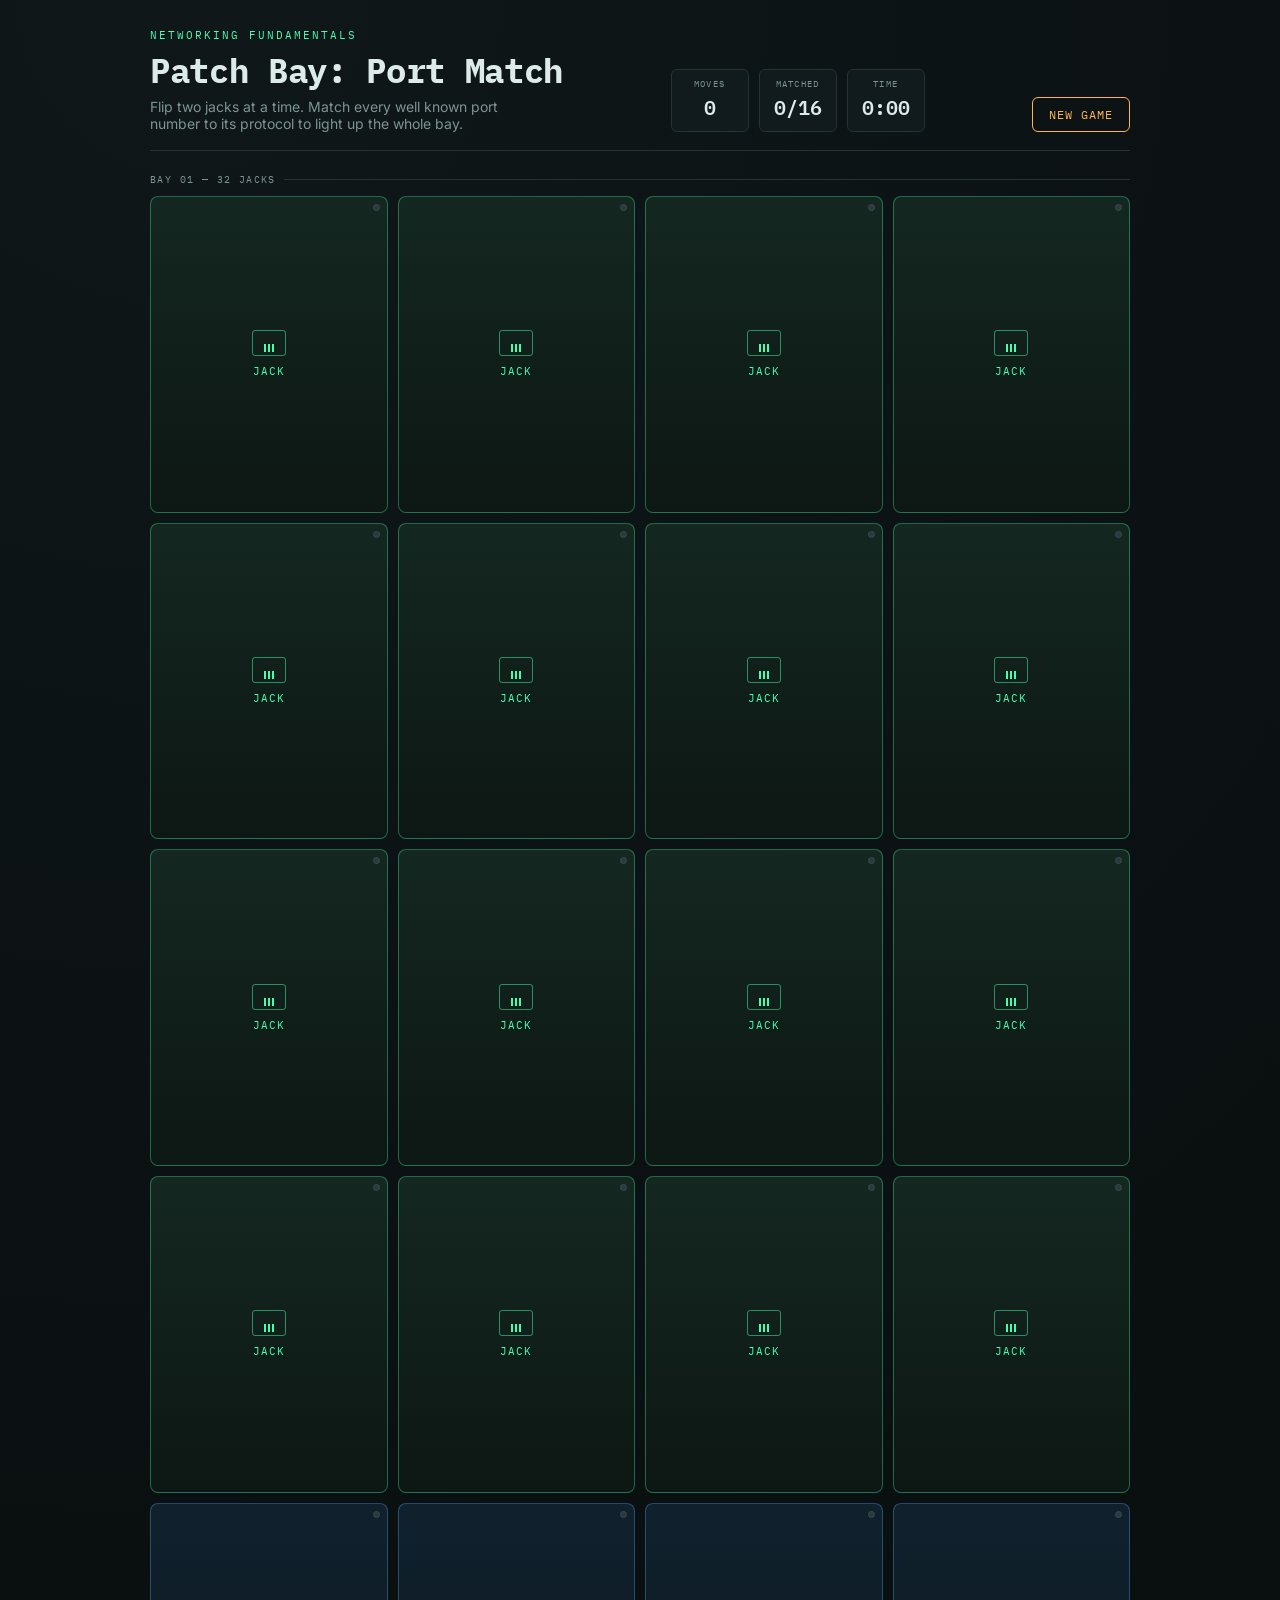
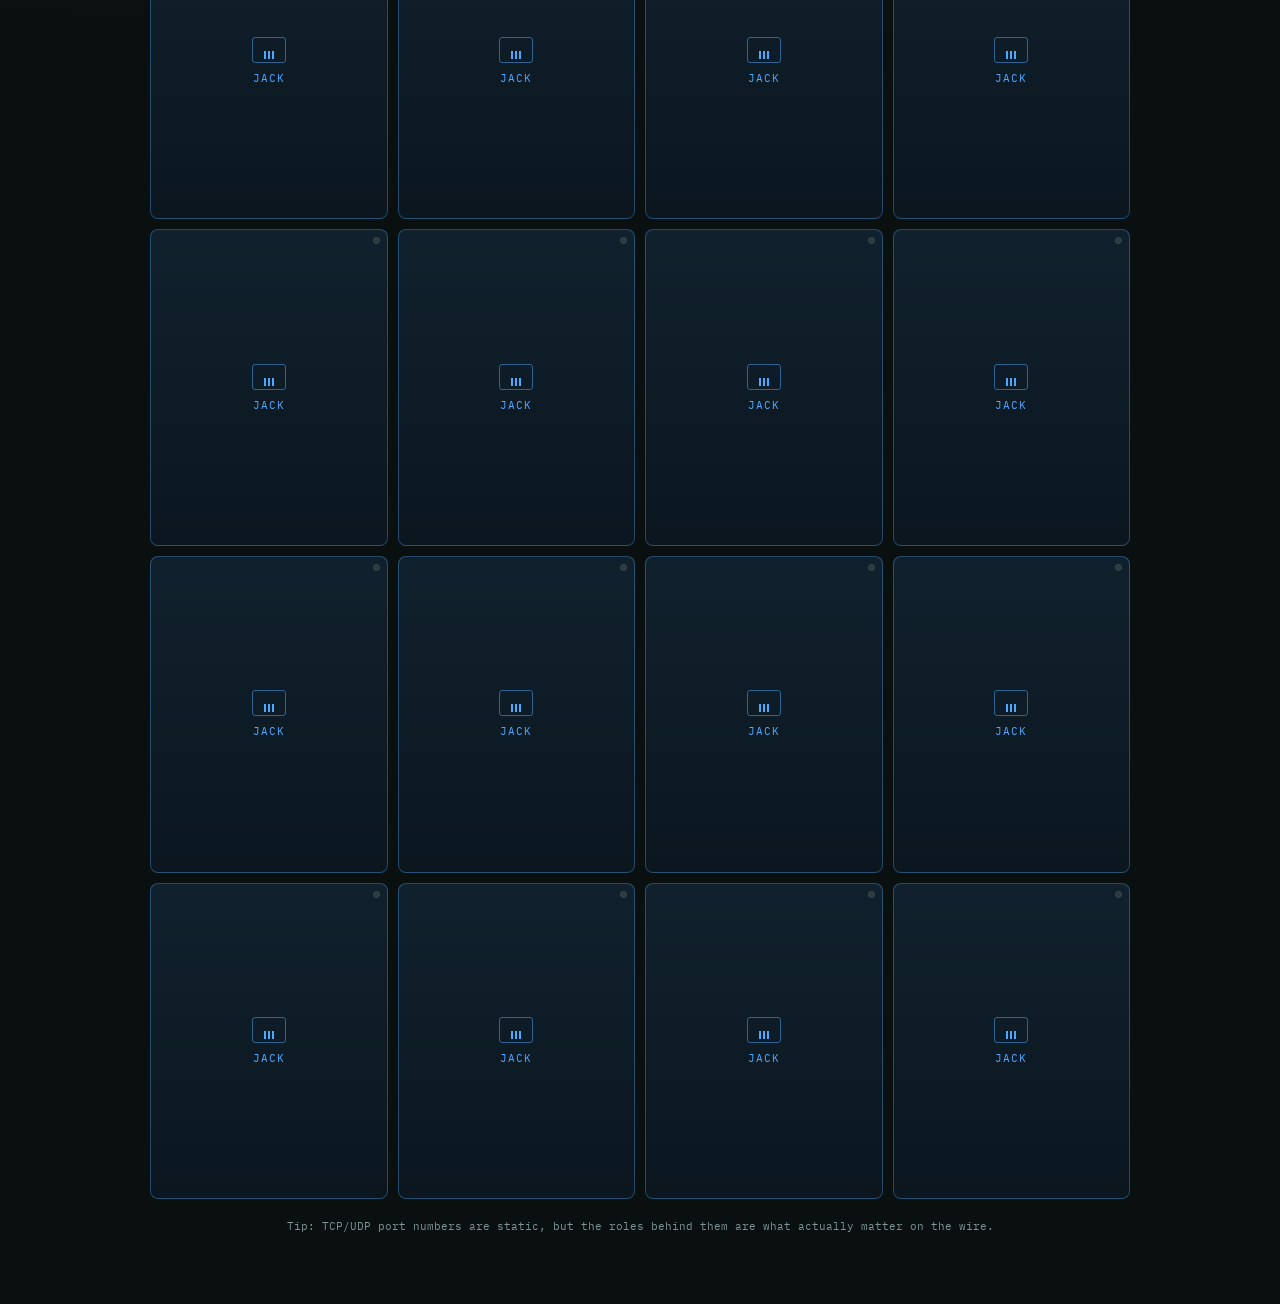
==== index.html @ 073a6cdf "Add files via upload" ====
<!DOCTYPE html>
<html lang="en">
<head>
<meta charset="UTF-8">
<meta name="viewport" content="width=device-width, initial-scale=1.0">
<title>Patch Bay: Port Match</title>
<style>
@import url('https://fonts.googleapis.com/css2?family=IBM+Plex+Mono:wght@400;500;600;700&family=Inter:wght@400;500;600&display=swap');

:root{
  --bg: #0A0F10;
  --panel: #111A1C;
  --panel-2: #172224;
  --line: #253236;
  --text: #DCEAEA;
  --text-dim: #7C9494;
  --accent-green: #43FFB0;
  --accent-blue: #4FA8FF;
  --accent-amber: #FFB454;
  --accent-red: #FF6B5E;
  --mono: 'IBM Plex Mono', ui-monospace, SFMono-Regular, Menlo, monospace;
  --sans: 'Inter', system-ui, -apple-system, sans-serif;
}

*{box-sizing:border-box;}

body{
  margin:0;
  background:
    radial-gradient(circle at 15% 0%, #0F1719 0%, var(--bg) 55%);
  color:var(--text);
  font-family:var(--sans);
  padding:28px 18px 60px;
}

.wrap{
  max-width:980px;
  margin:0 auto;
}

.header{
  display:flex;
  justify-content:space-between;
  align-items:flex-end;
  flex-wrap:wrap;
  gap:16px;
  margin-bottom:22px;
  border-bottom:1px solid var(--line);
  padding-bottom:18px;
}

.title-block .eyebrow{
  font-family:var(--mono);
  font-size:11px;
  letter-spacing:.18em;
  color:var(--accent-green);
  text-transform:uppercase;
  margin:0 0 6px;
}

.title-block h1{
  font-family:var(--mono);
  font-size:clamp(24px,4vw,34px);
  margin:0 0 6px;
  letter-spacing:-0.01em;
}

.title-block p{
  margin:0;
  color:var(--text-dim);
  font-size:14px;
  max-width:44ch;
}

.stats{
  display:flex;
  gap:10px;
  align-items:stretch;
}

.stat{
  background:var(--panel);
  border:1px solid var(--line);
  border-radius:6px;
  padding:8px 14px;
  min-width:78px;
  text-align:center;
}

.stat .label{
  font-family:var(--mono);
  font-size:9px;
  letter-spacing:.14em;
  color:var(--text-dim);
  text-transform:uppercase;
}

.stat .value{
  font-family:var(--mono);
  font-size:20px;
  font-weight:600;
  color:var(--text);
  margin-top:2px;
}

.new-game-btn{
  font-family:var(--mono);
  font-size:12px;
  letter-spacing:.08em;
  text-transform:uppercase;
  background:transparent;
  color:var(--accent-amber);
  border:1px solid var(--accent-amber);
  border-radius:6px;
  padding:9px 16px;
  cursor:pointer;
  transition:background .15s ease, color .15s ease;
}
.new-game-btn:hover{ background:var(--accent-amber); color:#0A0F10; }
.new-game-btn:focus-visible{ outline:2px solid var(--accent-green); outline-offset:2px; }

.bay-label{
  font-family:var(--mono);
  font-size:10px;
  color:var(--text-dim);
  letter-spacing:.14em;
  text-transform:uppercase;
  margin:0 0 10px;
  display:flex;
  align-items:center;
  gap:8px;
}
.bay-label::after{
  content:"";
  flex:1;
  height:1px;
  background:var(--line);
}

.grid{
  display:grid;
  grid-template-columns:repeat(4, 1fr);
  gap:10px;
  perspective:1000px;
}

.card{
  aspect-ratio:3/4;
  position:relative;
  cursor:pointer;
}
.card.matched{ cursor:default; }

.card-inner{
  position:relative;
  width:100%;
  height:100%;
  transform-style:preserve-3d;
  transition:transform .45s cubic-bezier(.2,.7,.3,1);
}
.card.flipped .card-inner,
.card.matched .card-inner{
  transform:rotateY(180deg);
}

.face{
  position:absolute;
  inset:0;
  border-radius:8px;
  backface-visibility:hidden;
  display:flex;
  flex-direction:column;
  align-items:center;
  justify-content:center;
  padding:6px;
  border:1px solid var(--line);
}

.face-front{
  background:
    linear-gradient(180deg, var(--panel-2), var(--panel));
}

.card.type-port .face-front{
  background: linear-gradient(180deg, #142720, #0D1714);
  border-color: rgba(67,255,176,0.35);
}
.card.type-port .face-front .qmark{ color: var(--accent-green); }
.card.type-port .face-front .jack{ border-color: rgba(67,255,176,0.5); }
.card.type-port .face-front .jack span{ background: var(--accent-green); }

.card.type-desc .face-front{
  background: linear-gradient(180deg, #10212D, #0B161F);
  border-color: rgba(79,168,255,0.35);
}
.card.type-desc .face-front .qmark{ color: var(--accent-blue); }
.card.type-desc .face-front .jack{ border-color: rgba(79,168,255,0.5); }
.card.type-desc .face-front .jack span{ background: var(--accent-blue); }

.jack{
  width:34px;
  height:26px;
  border:1.5px solid #3A4A4E;
  border-radius:3px;
  display:flex;
  align-items:flex-end;
  justify-content:center;
  gap:2px;
  padding-bottom:3px;
  margin-bottom:8px;
}
.jack span{
  width:2px;
  height:8px;
  background:#3A4A4E;
}

.face-front .qmark{
  font-family:var(--mono);
  font-size:11px;
  color:var(--text-dim);
  letter-spacing:.1em;
}

.led{
  position:absolute;
  top:7px;
  right:7px;
  width:7px;
  height:7px;
  border-radius:50%;
  background:#2A3A3E;
  border:1px solid #3A4A4E;
  transition:background .2s ease, box-shadow .2s ease;
}
.card.flipped .led{
  background:var(--accent-amber);
  box-shadow:0 0 6px var(--accent-amber);
}
.card.matched .led{
  background:var(--accent-green);
  box-shadow:0 0 8px var(--accent-green);
}
.card.mismatch .led{
  background:var(--accent-red);
  box-shadow:0 0 6px var(--accent-red);
}

.face-back{
  transform:rotateY(180deg);
  background:linear-gradient(180deg, #142023, #0E1618);
}
.card.matched.type-port .face-back{
  background:linear-gradient(180deg, #0F2620, #0C1E19);
  border-color: rgba(67,255,176,0.35);
}
.card.matched.type-desc .face-back{
  background:linear-gradient(180deg, #0E1D28, #0B1620);
  border-color: rgba(79,168,255,0.4);
}

.port-top{
  display:flex;
  flex-direction:column;
  align-items:center;
  gap:2px;
}

.port-number{
  font-family:var(--mono);
  font-weight:700;
  font-size:clamp(16px,2.8vw,21px);
  color:var(--text);
  line-height:1.1;
}

.port-name{
  font-family:var(--mono);
  font-weight:600;
  font-size:clamp(11px,1.8vw,13px);
  color:var(--text);
  letter-spacing:.04em;
}

.port-protocol{
  font-family:var(--mono);
  font-size:10px;
  color:var(--accent-green);
  letter-spacing:.02em;
  text-align:center;
  margin-top:8px;
  line-height:1.3;
}

.desc-text{
  font-family:var(--sans);
  font-size:9.5px;
  font-weight:500;
  text-align:center;
  line-height:1.25;
  color:var(--text);
}
.desc-sub{
  font-family:var(--mono);
  font-size:9px;
  color:var(--accent-blue);
  margin-top:5px;
  letter-spacing:.04em;
  opacity:0.75;
}

.footer-note{
  margin-top:20px;
  font-family:var(--mono);
  font-size:11px;
  color:var(--text-dim);
  text-align:center;
}

.overlay{
  position:fixed;
  inset:0;
  background:rgba(6,10,11,0.82);
  display:none;
  align-items:center;
  justify-content:center;
  padding:20px;
  z-index:10;
}
.overlay.show{ display:flex; }

.win-card{
  background:var(--panel);
  border:1px solid var(--accent-green);
  border-radius:10px;
  padding:32px 28px;
  max-width:340px;
  width:100%;
  text-align:center;
  box-shadow:0 0 40px rgba(67,255,176,0.15);
}
.win-card .eyebrow{
  font-family:var(--mono);
  font-size:10px;
  letter-spacing:.16em;
  color:var(--accent-green);
  text-transform:uppercase;
  margin:0 0 10px;
}
.win-card h2{
  font-family:var(--mono);
  margin:0 0 16px;
  font-size:22px;
}
.win-stats{
  display:flex;
  justify-content:center;
  gap:20px;
  margin-bottom:20px;
}
.win-stats div{ text-align:center; }
.win-stats .value{
  font-family:var(--mono);
  font-size:22px;
  color:var(--text);
  font-weight:700;
}
.win-stats .label{
  font-family:var(--mono);
  font-size:9px;
  color:var(--text-dim);
  letter-spacing:.1em;
  text-transform:uppercase;
}
.play-again{
  font-family:var(--mono);
  background:var(--accent-green);
  color:#0A0F10;
  border:none;
  border-radius:6px;
  padding:11px 22px;
  font-size:13px;
  letter-spacing:.06em;
  text-transform:uppercase;
  cursor:pointer;
  font-weight:600;
}
.play-again:focus-visible{ outline:2px solid var(--accent-amber); outline-offset:2px; }

@media (max-width:520px){
  .grid{ gap:6px; }
  .stats{ gap:6px; }
  .stat{ padding:6px 10px; min-width:64px; }
}

@media (prefers-reduced-motion: reduce){
  .card-inner{ transition:none; }
}
</style>
</head>
<body>

<div class="wrap">
  <div class="header">
    <div class="title-block">
      <p class="eyebrow">Networking Fundamentals</p>
      <h1>Patch Bay: Port Match</h1>
      <p>Flip two jacks at a time. Match every well known port number to its protocol to light up the whole bay.</p>
    </div>
    <div class="stats">
      <div class="stat">
        <div class="label">Moves</div>
        <div class="value" id="movesVal">0</div>
      </div>
      <div class="stat">
        <div class="label">Matched</div>
        <div class="value" id="matchesVal">0/16</div>
      </div>
      <div class="stat">
        <div class="label">Time</div>
        <div class="value" id="timeVal">0:00</div>
      </div>
    </div>
  </div>

  <p class="bay-label">Bay 01 &mdash; 32 jacks</p>
  <div class="grid" id="grid"></div>

  <p class="footer-note">Tip: TCP/UDP port numbers are static, but the roles behind them are what actually matter on the wire.</p>
</div>

<div class="overlay" id="overlay">
  <div class="win-card">
    <p class="eyebrow">Bay fully patched</p>
    <h2>All 16 ports matched</h2>
    <div class="win-stats">
      <div>
        <div class="value" id="finalMoves">0</div>
        <div class="label">Moves</div>
      </div>
      <div>
        <div class="value" id="finalTime">0:00</div>
        <div class="label">Time</div>
      </div>
    </div>
    <button class="play-again" id="playAgainBtn">New game</button>
  </div>
</div>

<script>
const PORTS = [
  { port: "20", label: "FTP", protocol: "File Transfer Protocol", purpose: "Make files available for download across a network (data connection port)" },
  { port: "21", label: "FTP", protocol: "File Transfer Protocol", purpose: "Make files available for download across a network (control connection port)" },
  { port: "22", label: "SSH", protocol: "Secure Shell", purpose: "Make a secure connection to the command-line interface of a server" },
  { port: "23", label: "Telnet", protocol: "Telnet", purpose: "Make an unsecure connection to the command-line interface of a server" },
  { port: "25", label: "SMTP", protocol: "Simple Mail Transfer Protocol", purpose: "Transfer email messages across a network" },
  { port: "53", label: "DNS", protocol: "Domain Name System", purpose: "Facilitate identification of hosts by name alongside IP addressing" },
  { port: "67", label: "DHCP", protocol: "Dynamic Host Configuration Protocol", purpose: "Provision an IP address configuration to clients" },
  { port: "68", label: "DHCP", protocol: "Dynamic Host Configuration Protocol", purpose: "Request a dynamic IP address configuration from a server" },
  { port: "80", label: "HTTP", protocol: "HyperText Transfer Protocol", purpose: "Provision unsecure websites and web services" },
  { port: "110", label: "POP3", protocol: "Post Office Protocol", purpose: "Retrieve email messages from a server mailbox" },
  { port: "137-139", label: "NetBIOS", protocol: "NetBIOS over TCP/IP", purpose: "Support networking features of legacy Windows versions" },
  { port: "143", label: "IMAP", protocol: "Internet Message Access Protocol", purpose: "Read and manage mail messages on a server mailbox" },
  { port: "389", label: "LDAP", protocol: "Lightweight Directory Access Protocol", purpose: "Query information about network users and resources" },
  { port: "443", label: "HTTPS", protocol: "HTTP Secure", purpose: "Provision secure websites and services" },
  { port: "445", label: "SMB", protocol: "Server Message Block", purpose: "Implement Windows-compatible file and printer sharing on a local network (also called CIFS)" },
  { port: "3389", label: "RDP", protocol: "Remote Desktop Protocol", purpose: "Make a secure connection to the graphical desktop of a computer" },
];

let deck = [];
let flipped = [];
let matchedCount = 0;
let moves = 0;
let timerInterval = null;
let secondsElapsed = 0;
let boardLocked = false;
let pendingMismatch = null;

const grid = document.getElementById("grid");
const movesVal = document.getElementById("movesVal");
const matchesVal = document.getElementById("matchesVal");
const timeVal = document.getElementById("timeVal");
const overlay = document.getElementById("overlay");
const finalMoves = document.getElementById("finalMoves");
const finalTime = document.getElementById("finalTime");

function shuffle(arr){
  for(let i = arr.length - 1; i > 0; i--){
    const j = Math.floor(Math.random() * (i + 1));
    [arr[i], arr[j]] = [arr[j], arr[i]];
  }
  return arr;
}

function formatTime(s){
  const m = Math.floor(s / 60);
  const sec = s % 60;
  return m + ":" + String(sec).padStart(2, "0");
}

function buildDeck(){
  const portCards = [];
  const descCards = [];
  PORTS.forEach((p, idx) => {
    portCards.push({ pairId: idx, type: "port", port: p.port, label: p.label, protocol: p.protocol });
    descCards.push({ pairId: idx, type: "desc", desc: p.purpose, label: p.label });
  });
  return [...shuffle(portCards), ...shuffle(descCards)];
}

function renderCard(card, index){
  const el = document.createElement("div");
  el.className = "card type-" + card.type;
  el.dataset.index = index;
  el.setAttribute("tabindex", "0");
  el.setAttribute("role", "button");
  el.setAttribute("aria-label", "Face down jack");

  const backContent = card.type === "port"
    ? `<div class="port-top"><span class="port-number">${card.port}</span><span class="port-name">${card.label}</span></div><div class="port-protocol">${card.protocol}</div>`
    : `<div class="desc-text">${card.desc}</div><div class="desc-sub">${card.label}</div>`;

  el.innerHTML = `
    <div class="card-inner">
      <div class="face face-front">
        <div class="led"></div>
        <div class="jack"><span></span><span></span><span></span></div>
        <div class="qmark">JACK</div>
      </div>
      <div class="face face-back">
        <div class="led"></div>
        ${backContent}
      </div>
    </div>
  `;

  el.addEventListener("click", () => handleCardClick(index));
  el.addEventListener("keydown", (e) => {
    if(e.key === "Enter" || e.key === " "){
      e.preventDefault();
      handleCardClick(index);
    }
  });

  return el;
}

function startTimerIfNeeded(){
  if(timerInterval) return;
  timerInterval = setInterval(() => {
    secondsElapsed++;
    timeVal.textContent = formatTime(secondsElapsed);
  }, 1000);
}

function handleCardClick(index){
  if(boardLocked) return;
  const cardEl = grid.children[index];
  if(cardEl.classList.contains("flipped") || cardEl.classList.contains("matched")) return;
  if(flipped.length === 2) return;

  startTimerIfNeeded();
  cardEl.classList.add("flipped");
  cardEl.setAttribute("aria-label", "Face up jack");
  flipped.push(index);

  if(flipped.length === 2){
    moves++;
    movesVal.textContent = moves;
    boardLocked = true;

    const [i1, i2] = flipped;
    const c1 = deck[i1];
    const c2 = deck[i2];
    const isMatch = c1.pairId === c2.pairId && c1.type !== c2.type;

    if(isMatch){
      setTimeout(() => {
        grid.children[i1].classList.add("matched");
        grid.children[i2].classList.add("matched");
        grid.children[i1].setAttribute("aria-label", "Matched jack");
        grid.children[i2].setAttribute("aria-label", "Matched jack");
        matchedCount++;
        matchesVal.textContent = matchedCount + "/16";
        flipped = [];
        boardLocked = false;
        if(matchedCount === 16){
          clearInterval(timerInterval);
          timerInterval = null;
          finalMoves.textContent = moves;
          finalTime.textContent = formatTime(secondsElapsed);
          setTimeout(() => overlay.classList.add("show"), 500);
        }
      }, 400);
    } else {
      grid.children[i1].classList.add("mismatch");
      grid.children[i2].classList.add("mismatch");
      pendingMismatch = [i1, i2];
    }
  }
}

function newGame(){
  clearInterval(timerInterval);
  timerInterval = null;
  secondsElapsed = 0;
  moves = 0;
  matchedCount = 0;
  flipped = [];
  boardLocked = false;
  pendingMismatch = null;

  movesVal.textContent = "0";
  matchesVal.textContent = "0/16";
  timeVal.textContent = "0:00";
  overlay.classList.remove("show");

  deck = buildDeck();
  grid.innerHTML = "";
  deck.forEach((card, idx) => {
    grid.appendChild(renderCard(card, idx));
  });
}

document.getElementById("playAgainBtn").addEventListener("click", newGame);

document.addEventListener("dblclick", () => {
  if(!pendingMismatch) return;
  const [i1, i2] = pendingMismatch;
  grid.children[i1].classList.remove("flipped", "mismatch");
  grid.children[i2].classList.remove("flipped", "mismatch");
  grid.children[i1].setAttribute("aria-label", "Face down jack");
  grid.children[i2].setAttribute("aria-label", "Face down jack");
  flipped = [];
  pendingMismatch = null;
  boardLocked = false;
});

// header new game button
const headerBtn = document.createElement("button");
headerBtn.className = "new-game-btn";
headerBtn.textContent = "New game";
headerBtn.addEventListener("click", newGame);
document.querySelector(".stats").after(headerBtn);

newGame();
</script>

</body>
</html>
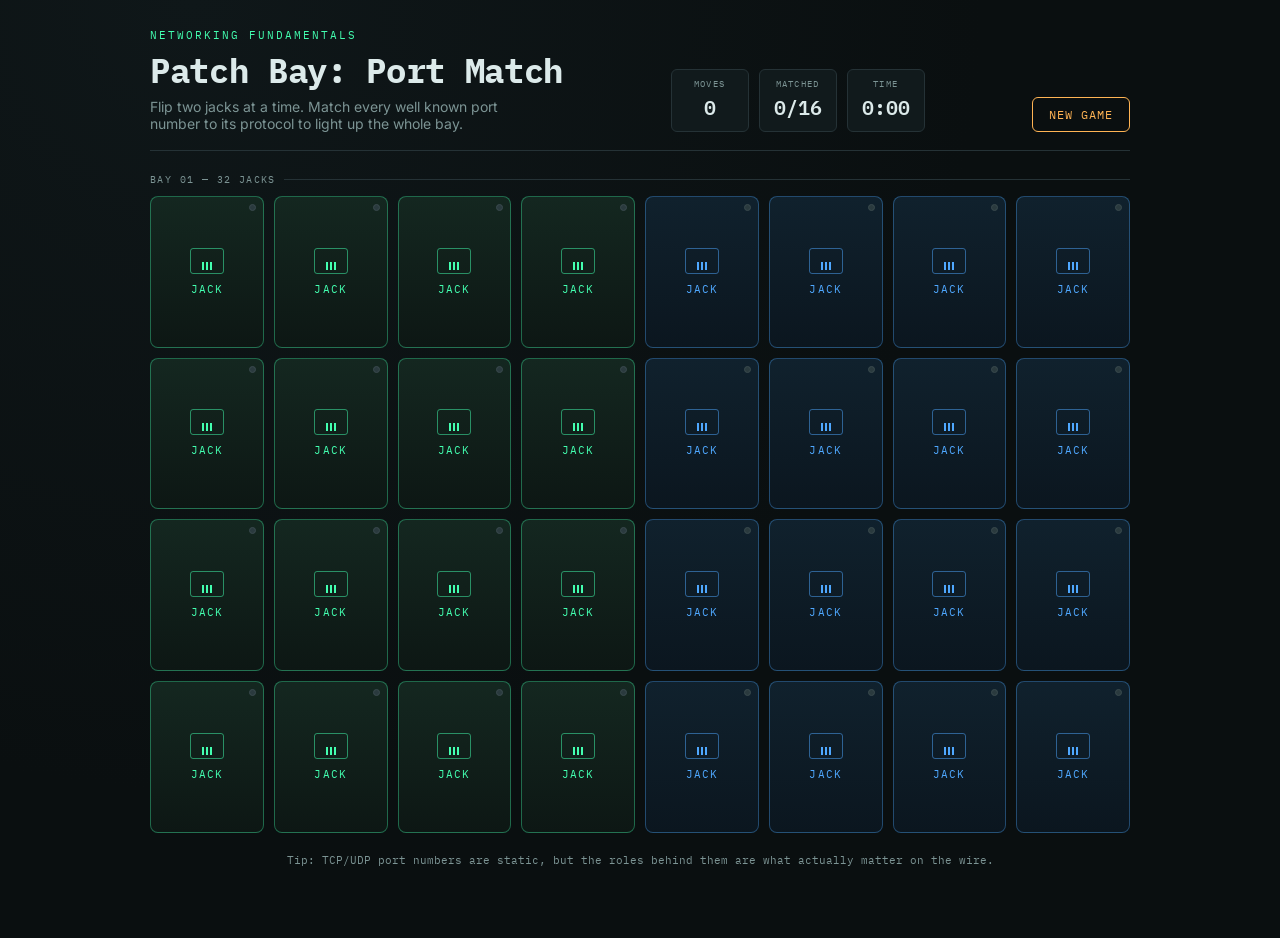
==== commit 919ed349: "Add files via upload" ====
--- a/index.html
+++ b/index.html
@@ -139,7 +139,7 @@
 
 .grid{
   display:grid;
-  grid-template-columns:repeat(4, 1fr);
+  grid-template-columns:repeat(8, 1fr);
   gap:10px;
   perspective:1000px;
 }
@@ -388,9 +388,13 @@
 .play-again:focus-visible{ outline:2px solid var(--accent-amber); outline-offset:2px; }
 
 @media (max-width:520px){
-  .grid{ gap:6px; }
+  .grid{ gap:4px; }
   .stats{ gap:6px; }
   .stat{ padding:6px 10px; min-width:64px; }
+  .port-number{ font-size:10px; }
+  .port-name{ font-size:7px; }
+  .port-protocol{ font-size:6px; }
+  .desc-text{ font-size:6.5px; }
 }
 
 @media (prefers-reduced-motion: reduce){
@@ -505,7 +509,18 @@
     portCards.push({ pairId: idx, type: "port", port: p.port, label: p.label, protocol: p.protocol });
     descCards.push({ pairId: idx, type: "desc", desc: p.purpose, label: p.label });
   });
-  return [...shuffle(portCards), ...shuffle(descCards)];
+  shuffle(portCards);
+  shuffle(descCards);
+
+  const deck = [];
+  const rows = 4;
+  const perRow = 4;
+  for(let r = 0; r < rows; r++){
+    const greenChunk = portCards.slice(r * perRow, r * perRow + perRow);
+    const blueChunk = descCards.slice(r * perRow, r * perRow + perRow);
+    deck.push(...greenChunk, ...blueChunk);
+  }
+  return deck;
 }
 
 function renderCard(card, index){
@@ -518,7 +533,7 @@
 
   const backContent = card.type === "port"
     ? `<div class="port-top"><span class="port-number">${card.port}</span><span class="port-name">${card.label}</span></div><div class="port-protocol">${card.protocol}</div>`
-    : `<div class="desc-text">${card.desc}</div><div class="desc-sub">${card.label}</div>`;
+    : `<div class="desc-text">${card.desc}</div>`;
 
   el.innerHTML = `
     <div class="card-inner">
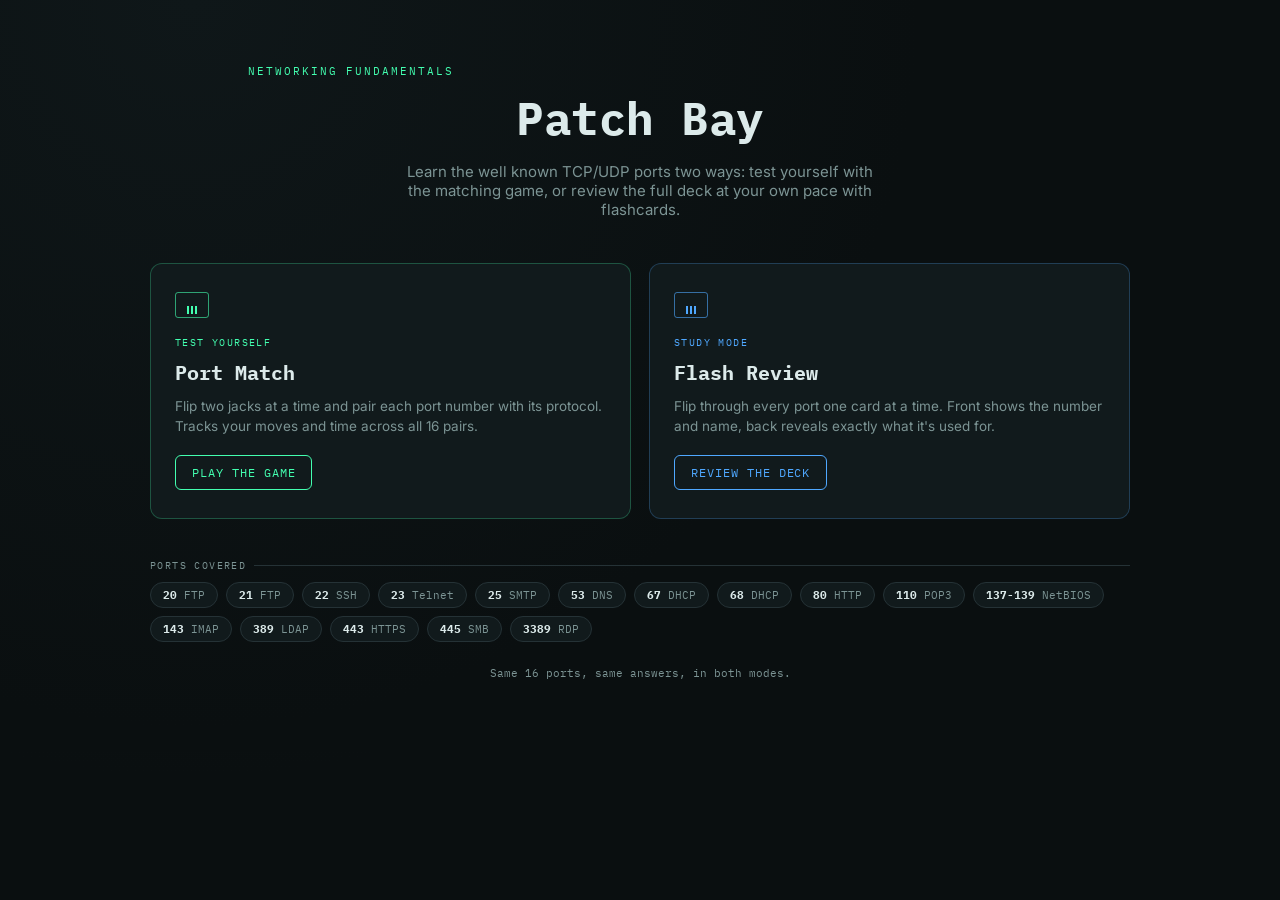
==== commit 4f057911: "Add files via upload" ====
--- a/index.html
+++ b/index.html
@@ -3,662 +3,154 @@
 <head>
 <meta charset="UTF-8">
 <meta name="viewport" content="width=device-width, initial-scale=1.0">
-<title>Patch Bay: Port Match</title>
+<title>Patch Bay &mdash; Networking Ports</title>
+<link rel="stylesheet" href="styles.css">
 <style>
-@import url('https://fonts.googleapis.com/css2?family=IBM+Plex+Mono:wght@400;500;600;700&family=Inter:wght@400;500;600&display=swap');
-
-:root{
-  --bg: #0A0F10;
-  --panel: #111A1C;
-  --panel-2: #172224;
-  --line: #253236;
-  --text: #DCEAEA;
-  --text-dim: #7C9494;
-  --accent-green: #43FFB0;
-  --accent-blue: #4FA8FF;
-  --accent-amber: #FFB454;
-  --accent-red: #FF6B5E;
-  --mono: 'IBM Plex Mono', ui-monospace, SFMono-Regular, Menlo, monospace;
-  --sans: 'Inter', system-ui, -apple-system, sans-serif;
+.hero{
+  text-align:center;
+  padding:36px 12px 8px;
+  border-bottom:none;
 }
-
-*{box-sizing:border-box;}
-
-body{
-  margin:0;
-  background:
-    radial-gradient(circle at 15% 0%, #0F1719 0%, var(--bg) 55%);
-  color:var(--text);
-  font-family:var(--sans);
-  padding:28px 18px 60px;
-}
-
-.wrap{
-  max-width:980px;
-  margin:0 auto;
-}
-
-.header{
-  display:flex;
-  justify-content:space-between;
-  align-items:flex-end;
-  flex-wrap:wrap;
-  gap:16px;
-  margin-bottom:22px;
-  border-bottom:1px solid var(--line);
-  padding-bottom:18px;
-}
-
-.title-block .eyebrow{
+.hero .eyebrow{
   font-family:var(--mono);
   font-size:11px;
   letter-spacing:.18em;
   color:var(--accent-green);
   text-transform:uppercase;
-  margin:0 0 6px;
+  margin:0 0 10px;
+}
+.hero h1{
+  font-family:var(--mono);
+  font-size:clamp(30px,6vw,46px);
+  margin:0 0 14px;
+  letter-spacing:-0.01em;
+}
+.hero p{
+  color:var(--text-dim);
+  font-size:15px;
+  max-width:54ch;
+  margin:0 auto;
 }
 
-.title-block h1{
-  font-family:var(--mono);
-  font-size:clamp(24px,4vw,34px);
-  margin:0 0 6px;
-  letter-spacing:-0.01em;
+.mode-grid{
+  display:grid;
+  grid-template-columns:1fr 1fr;
+  gap:18px;
+  margin:36px 0 8px;
+}
+@media (max-width:640px){
+  .mode-grid{ grid-template-columns:1fr; }
 }
 
-.title-block p{
-  margin:0;
-  color:var(--text-dim);
-  font-size:14px;
-  max-width:44ch;
-}
-
-.stats{
-  display:flex;
-  gap:10px;
-  align-items:stretch;
-}
-
-.stat{
+.mode-card{
   background:var(--panel);
   border:1px solid var(--line);
-  border-radius:6px;
-  padding:8px 14px;
-  min-width:78px;
-  text-align:center;
+  border-radius:12px;
+  padding:28px 24px;
+  display:flex;
+  flex-direction:column;
+  gap:10px;
+  text-decoration:none;
+  color:var(--text);
+  transition:border-color .15s ease, transform .15s ease;
 }
+.mode-card:hover{ transform:translateY(-2px); }
 
-.stat .label{
+.mode-card.game{ border-color:rgba(67,255,176,0.25); }
+.mode-card.game:hover{ border-color:var(--accent-green); }
+.mode-card.game .jack{ border-color:rgba(67,255,176,0.6); }
+.mode-card.game .jack span{ background:var(--accent-green); }
+.mode-card.game .mode-tag{ color:var(--accent-green); }
+
+.mode-card.review{ border-color:rgba(79,168,255,0.25); }
+.mode-card.review:hover{ border-color:var(--accent-blue); }
+.mode-card.review .jack{ border-color:rgba(79,168,255,0.6); }
+.mode-card.review .jack span{ background:var(--accent-blue); }
+.mode-card.review .mode-tag{ color:var(--accent-blue); }
+
+.mode-tag{
   font-family:var(--mono);
-  font-size:9px;
+  font-size:10px;
   letter-spacing:.14em;
-  color:var(--text-dim);
   text-transform:uppercase;
 }
-
-.stat .value{
+.mode-card h2{
   font-family:var(--mono);
   font-size:20px;
-  font-weight:600;
-  color:var(--text);
-  margin-top:2px;
+  margin:0;
 }
+.mode-card p{
+  color:var(--text-dim);
+  font-size:13.5px;
+  line-height:1.5;
+  margin:0;
+}
+.mode-card .btn{ margin-top:8px; align-self:flex-start; }
 
-.new-game-btn{
-  font-family:var(--mono);
-  font-size:12px;
-  letter-spacing:.08em;
-  text-transform:uppercase;
-  background:transparent;
-  color:var(--accent-amber);
-  border:1px solid var(--accent-amber);
-  border-radius:6px;
-  padding:9px 16px;
-  cursor:pointer;
-  transition:background .15s ease, color .15s ease;
+.port-list{
+  margin-top:40px;
 }
-.new-game-btn:hover{ background:var(--accent-amber); color:#0A0F10; }
-.new-game-btn:focus-visible{ outline:2px solid var(--accent-green); outline-offset:2px; }
-
-.bay-label{
-  font-family:var(--mono);
-  font-size:10px;
-  color:var(--text-dim);
-  letter-spacing:.14em;
-  text-transform:uppercase;
-  margin:0 0 10px;
+.port-chip-row{
   display:flex;
-  align-items:center;
+  flex-wrap:wrap;
   gap:8px;
 }
-.bay-label::after{
-  content:"";
-  flex:1;
-  height:1px;
-  background:var(--line);
-}
-
-.grid{
-  display:grid;
-  grid-template-columns:repeat(8, 1fr);
-  gap:10px;
-  perspective:1000px;
-}
-
-.card{
-  aspect-ratio:3/4;
-  position:relative;
-  cursor:pointer;
-}
-.card.matched{ cursor:default; }
-
-.card-inner{
-  position:relative;
-  width:100%;
-  height:100%;
-  transform-style:preserve-3d;
-  transition:transform .45s cubic-bezier(.2,.7,.3,1);
-}
-.card.flipped .card-inner,
-.card.matched .card-inner{
-  transform:rotateY(180deg);
-}
-
-.face{
-  position:absolute;
-  inset:0;
-  border-radius:8px;
-  backface-visibility:hidden;
-  display:flex;
-  flex-direction:column;
-  align-items:center;
-  justify-content:center;
-  padding:6px;
-  border:1px solid var(--line);
-}
-
-.face-front{
-  background:
-    linear-gradient(180deg, var(--panel-2), var(--panel));
-}
-
-.card.type-port .face-front{
-  background: linear-gradient(180deg, #142720, #0D1714);
-  border-color: rgba(67,255,176,0.35);
-}
-.card.type-port .face-front .qmark{ color: var(--accent-green); }
-.card.type-port .face-front .jack{ border-color: rgba(67,255,176,0.5); }
-.card.type-port .face-front .jack span{ background: var(--accent-green); }
-
-.card.type-desc .face-front{
-  background: linear-gradient(180deg, #10212D, #0B161F);
-  border-color: rgba(79,168,255,0.35);
-}
-.card.type-desc .face-front .qmark{ color: var(--accent-blue); }
-.card.type-desc .face-front .jack{ border-color: rgba(79,168,255,0.5); }
-.card.type-desc .face-front .jack span{ background: var(--accent-blue); }
-
-.jack{
-  width:34px;
-  height:26px;
-  border:1.5px solid #3A4A4E;
-  border-radius:3px;
-  display:flex;
-  align-items:flex-end;
-  justify-content:center;
-  gap:2px;
-  padding-bottom:3px;
-  margin-bottom:8px;
-}
-.jack span{
-  width:2px;
-  height:8px;
-  background:#3A4A4E;
-}
-
-.face-front .qmark{
+.port-chip{
   font-family:var(--mono);
   font-size:11px;
   color:var(--text-dim);
-  letter-spacing:.1em;
+  background:var(--panel);
+  border:1px solid var(--line);
+  border-radius:999px;
+  padding:5px 12px;
 }
-
-.led{
-  position:absolute;
-  top:7px;
-  right:7px;
-  width:7px;
-  height:7px;
-  border-radius:50%;
-  background:#2A3A3E;
-  border:1px solid #3A4A4E;
-  transition:background .2s ease, box-shadow .2s ease;
-}
-.card.flipped .led{
-  background:var(--accent-amber);
-  box-shadow:0 0 6px var(--accent-amber);
-}
-.card.matched .led{
-  background:var(--accent-green);
-  box-shadow:0 0 8px var(--accent-green);
-}
-.card.mismatch .led{
-  background:var(--accent-red);
-  box-shadow:0 0 6px var(--accent-red);
-}
-
-.face-back{
-  transform:rotateY(180deg);
-  background:linear-gradient(180deg, #142023, #0E1618);
-}
-.card.matched.type-port .face-back{
-  background:linear-gradient(180deg, #0F2620, #0C1E19);
-  border-color: rgba(67,255,176,0.35);
-}
-.card.matched.type-desc .face-back{
-  background:linear-gradient(180deg, #0E1D28, #0B1620);
-  border-color: rgba(79,168,255,0.4);
-}
-
-.port-top{
-  display:flex;
-  flex-direction:column;
-  align-items:center;
-  gap:2px;
-}
-
-.port-number{
-  font-family:var(--mono);
-  font-weight:700;
-  font-size:clamp(16px,2.8vw,21px);
-  color:var(--text);
-  line-height:1.1;
-}
-
-.port-name{
-  font-family:var(--mono);
-  font-weight:600;
-  font-size:clamp(11px,1.8vw,13px);
-  color:var(--text);
-  letter-spacing:.04em;
-}
-
-.port-protocol{
-  font-family:var(--mono);
-  font-size:10px;
-  color:var(--accent-green);
-  letter-spacing:.02em;
-  text-align:center;
-  margin-top:8px;
-  line-height:1.3;
-}
-
-.desc-text{
-  font-family:var(--sans);
-  font-size:9.5px;
-  font-weight:500;
-  text-align:center;
-  line-height:1.25;
-  color:var(--text);
-}
-.desc-sub{
-  font-family:var(--mono);
-  font-size:9px;
-  color:var(--accent-blue);
-  margin-top:5px;
-  letter-spacing:.04em;
-  opacity:0.75;
-}
-
-.footer-note{
-  margin-top:20px;
-  font-family:var(--mono);
-  font-size:11px;
-  color:var(--text-dim);
-  text-align:center;
-}
-
-.overlay{
-  position:fixed;
-  inset:0;
-  background:rgba(6,10,11,0.82);
-  display:none;
-  align-items:center;
-  justify-content:center;
-  padding:20px;
-  z-index:10;
-}
-.overlay.show{ display:flex; }
-
-.win-card{
-  background:var(--panel);
-  border:1px solid var(--accent-green);
-  border-radius:10px;
-  padding:32px 28px;
-  max-width:340px;
-  width:100%;
-  text-align:center;
-  box-shadow:0 0 40px rgba(67,255,176,0.15);
-}
-.win-card .eyebrow{
-  font-family:var(--mono);
-  font-size:10px;
-  letter-spacing:.16em;
-  color:var(--accent-green);
-  text-transform:uppercase;
-  margin:0 0 10px;
-}
-.win-card h2{
-  font-family:var(--mono);
-  margin:0 0 16px;
-  font-size:22px;
-}
-.win-stats{
-  display:flex;
-  justify-content:center;
-  gap:20px;
-  margin-bottom:20px;
-}
-.win-stats div{ text-align:center; }
-.win-stats .value{
-  font-family:var(--mono);
-  font-size:22px;
-  color:var(--text);
-  font-weight:700;
-}
-.win-stats .label{
-  font-family:var(--mono);
-  font-size:9px;
-  color:var(--text-dim);
-  letter-spacing:.1em;
-  text-transform:uppercase;
-}
-.play-again{
-  font-family:var(--mono);
-  background:var(--accent-green);
-  color:#0A0F10;
-  border:none;
-  border-radius:6px;
-  padding:11px 22px;
-  font-size:13px;
-  letter-spacing:.06em;
-  text-transform:uppercase;
-  cursor:pointer;
-  font-weight:600;
-}
-.play-again:focus-visible{ outline:2px solid var(--accent-amber); outline-offset:2px; }
-
-@media (max-width:520px){
-  .grid{ gap:4px; }
-  .stats{ gap:6px; }
-  .stat{ padding:6px 10px; min-width:64px; }
-  .port-number{ font-size:10px; }
-  .port-name{ font-size:7px; }
-  .port-protocol{ font-size:6px; }
-  .desc-text{ font-size:6.5px; }
-}
-
-@media (prefers-reduced-motion: reduce){
-  .card-inner{ transition:none; }
-}
+.port-chip b{ color:var(--text); }
 </style>
 </head>
 <body>
 
 <div class="wrap">
-  <div class="header">
-    <div class="title-block">
-      <p class="eyebrow">Networking Fundamentals</p>
-      <h1>Patch Bay: Port Match</h1>
-      <p>Flip two jacks at a time. Match every well known port number to its protocol to light up the whole bay.</p>
-    </div>
-    <div class="stats">
-      <div class="stat">
-        <div class="label">Moves</div>
-        <div class="value" id="movesVal">0</div>
-      </div>
-      <div class="stat">
-        <div class="label">Matched</div>
-        <div class="value" id="matchesVal">0/16</div>
-      </div>
-      <div class="stat">
-        <div class="label">Time</div>
-        <div class="value" id="timeVal">0:00</div>
-      </div>
-    </div>
+  <div class="hero">
+    <p class="eyebrow">Networking Fundamentals</p>
+    <h1>Patch Bay</h1>
+    <p>Learn the well known TCP/UDP ports two ways: test yourself with the matching game, or review the full deck at your own pace with flashcards.</p>
   </div>
 
-  <p class="bay-label">Bay 01 &mdash; 32 jacks</p>
-  <div class="grid" id="grid"></div>
+  <div class="mode-grid">
+    <a class="mode-card game" href="game.html">
+      <div class="jack"><span></span><span></span><span></span></div>
+      <div class="mode-tag">Test yourself</div>
+      <h2>Port Match</h2>
+      <p>Flip two jacks at a time and pair each port number with its protocol. Tracks your moves and time across all 16 pairs.</p>
+      <span class="btn primary">Play the game</span>
+    </a>
 
-  <p class="footer-note">Tip: TCP/UDP port numbers are static, but the roles behind them are what actually matter on the wire.</p>
+    <a class="mode-card review" href="flashcards.html">
+      <div class="jack"><span></span><span></span><span></span></div>
+      <div class="mode-tag">Study mode</div>
+      <h2>Flash Review</h2>
+      <p>Flip through every port one card at a time. Front shows the number and name, back reveals exactly what it's used for.</p>
+      <span class="btn secondary">Review the deck</span>
+    </a>
+  </div>
+
+  <div class="port-list">
+    <p class="section-label">Ports covered</p>
+    <div class="port-chip-row" id="portChips"></div>
+  </div>
+
+  <p class="footer-note">Same 16 ports, same answers, in both modes.</p>
 </div>
 
-<div class="overlay" id="overlay">
-  <div class="win-card">
-    <p class="eyebrow">Bay fully patched</p>
-    <h2>All 16 ports matched</h2>
-    <div class="win-stats">
-      <div>
-        <div class="value" id="finalMoves">0</div>
-        <div class="label">Moves</div>
-      </div>
-      <div>
-        <div class="value" id="finalTime">0:00</div>
-        <div class="label">Time</div>
-      </div>
-    </div>
-    <button class="play-again" id="playAgainBtn">New game</button>
-  </div>
-</div>
-
+<script src="ports-data.js"></script>
 <script>
-const PORTS = [
-  { port: "20", label: "FTP", protocol: "File Transfer Protocol", purpose: "Make files available for download across a network (data connection port)" },
-  { port: "21", label: "FTP", protocol: "File Transfer Protocol", purpose: "Make files available for download across a network (control connection port)" },
-  { port: "22", label: "SSH", protocol: "Secure Shell", purpose: "Make a secure connection to the command-line interface of a server" },
-  { port: "23", label: "Telnet", protocol: "Telnet", purpose: "Make an unsecure connection to the command-line interface of a server" },
-  { port: "25", label: "SMTP", protocol: "Simple Mail Transfer Protocol", purpose: "Transfer email messages across a network" },
-  { port: "53", label: "DNS", protocol: "Domain Name System", purpose: "Facilitate identification of hosts by name alongside IP addressing" },
-  { port: "67", label: "DHCP", protocol: "Dynamic Host Configuration Protocol", purpose: "Provision an IP address configuration to clients" },
-  { port: "68", label: "DHCP", protocol: "Dynamic Host Configuration Protocol", purpose: "Request a dynamic IP address configuration from a server" },
-  { port: "80", label: "HTTP", protocol: "HyperText Transfer Protocol", purpose: "Provision unsecure websites and web services" },
-  { port: "110", label: "POP3", protocol: "Post Office Protocol", purpose: "Retrieve email messages from a server mailbox" },
-  { port: "137-139", label: "NetBIOS", protocol: "NetBIOS over TCP/IP", purpose: "Support networking features of legacy Windows versions" },
-  { port: "143", label: "IMAP", protocol: "Internet Message Access Protocol", purpose: "Read and manage mail messages on a server mailbox" },
-  { port: "389", label: "LDAP", protocol: "Lightweight Directory Access Protocol", purpose: "Query information about network users and resources" },
-  { port: "443", label: "HTTPS", protocol: "HTTP Secure", purpose: "Provision secure websites and services" },
-  { port: "445", label: "SMB", protocol: "Server Message Block", purpose: "Implement Windows-compatible file and printer sharing on a local network (also called CIFS)" },
-  { port: "3389", label: "RDP", protocol: "Remote Desktop Protocol", purpose: "Make a secure connection to the graphical desktop of a computer" },
-];
-
-let deck = [];
-let flipped = [];
-let matchedCount = 0;
-let moves = 0;
-let timerInterval = null;
-let secondsElapsed = 0;
-let boardLocked = false;
-let pendingMismatch = null;
-
-const grid = document.getElementById("grid");
-const movesVal = document.getElementById("movesVal");
-const matchesVal = document.getElementById("matchesVal");
-const timeVal = document.getElementById("timeVal");
-const overlay = document.getElementById("overlay");
-const finalMoves = document.getElementById("finalMoves");
-const finalTime = document.getElementById("finalTime");
-
-function shuffle(arr){
-  for(let i = arr.length - 1; i > 0; i--){
-    const j = Math.floor(Math.random() * (i + 1));
-    [arr[i], arr[j]] = [arr[j], arr[i]];
-  }
-  return arr;
-}
-
-function formatTime(s){
-  const m = Math.floor(s / 60);
-  const sec = s % 60;
-  return m + ":" + String(sec).padStart(2, "0");
-}
-
-function buildDeck(){
-  const portCards = [];
-  const descCards = [];
-  PORTS.forEach((p, idx) => {
-    portCards.push({ pairId: idx, type: "port", port: p.port, label: p.label, protocol: p.protocol });
-    descCards.push({ pairId: idx, type: "desc", desc: p.purpose, label: p.label });
-  });
-  shuffle(portCards);
-  shuffle(descCards);
-
-  const deck = [];
-  const rows = 4;
-  const perRow = 4;
-  for(let r = 0; r < rows; r++){
-    const greenChunk = portCards.slice(r * perRow, r * perRow + perRow);
-    const blueChunk = descCards.slice(r * perRow, r * perRow + perRow);
-    deck.push(...greenChunk, ...blueChunk);
-  }
-  return deck;
-}
-
-function renderCard(card, index){
-  const el = document.createElement("div");
-  el.className = "card type-" + card.type;
-  el.dataset.index = index;
-  el.setAttribute("tabindex", "0");
-  el.setAttribute("role", "button");
-  el.setAttribute("aria-label", "Face down jack");
-
-  const backContent = card.type === "port"
-    ? `<div class="port-top"><span class="port-number">${card.port}</span><span class="port-name">${card.label}</span></div><div class="port-protocol">${card.protocol}</div>`
-    : `<div class="desc-text">${card.desc}</div>`;
-
-  el.innerHTML = `
-    <div class="card-inner">
-      <div class="face face-front">
-        <div class="led"></div>
-        <div class="jack"><span></span><span></span><span></span></div>
-        <div class="qmark">JACK</div>
-      </div>
-      <div class="face face-back">
-        <div class="led"></div>
-        ${backContent}
-      </div>
-    </div>
-  `;
-
-  el.addEventListener("click", () => handleCardClick(index));
-  el.addEventListener("keydown", (e) => {
-    if(e.key === "Enter" || e.key === " "){
-      e.preventDefault();
-      handleCardClick(index);
-    }
-  });
-
-  return el;
-}
-
-function startTimerIfNeeded(){
-  if(timerInterval) return;
-  timerInterval = setInterval(() => {
-    secondsElapsed++;
-    timeVal.textContent = formatTime(secondsElapsed);
-  }, 1000);
-}
-
-function handleCardClick(index){
-  if(boardLocked) return;
-  const cardEl = grid.children[index];
-  if(cardEl.classList.contains("flipped") || cardEl.classList.contains("matched")) return;
-  if(flipped.length === 2) return;
-
-  startTimerIfNeeded();
-  cardEl.classList.add("flipped");
-  cardEl.setAttribute("aria-label", "Face up jack");
-  flipped.push(index);
-
-  if(flipped.length === 2){
-    moves++;
-    movesVal.textContent = moves;
-    boardLocked = true;
-
-    const [i1, i2] = flipped;
-    const c1 = deck[i1];
-    const c2 = deck[i2];
-    const isMatch = c1.pairId === c2.pairId && c1.type !== c2.type;
-
-    if(isMatch){
-      setTimeout(() => {
-        grid.children[i1].classList.add("matched");
-        grid.children[i2].classList.add("matched");
-        grid.children[i1].setAttribute("aria-label", "Matched jack");
-        grid.children[i2].setAttribute("aria-label", "Matched jack");
-        matchedCount++;
-        matchesVal.textContent = matchedCount + "/16";
-        flipped = [];
-        boardLocked = false;
-        if(matchedCount === 16){
-          clearInterval(timerInterval);
-          timerInterval = null;
-          finalMoves.textContent = moves;
-          finalTime.textContent = formatTime(secondsElapsed);
-          setTimeout(() => overlay.classList.add("show"), 500);
-        }
-      }, 400);
-    } else {
-      grid.children[i1].classList.add("mismatch");
-      grid.children[i2].classList.add("mismatch");
-      pendingMismatch = [i1, i2];
-    }
-  }
-}
-
-function newGame(){
-  clearInterval(timerInterval);
-  timerInterval = null;
-  secondsElapsed = 0;
-  moves = 0;
-  matchedCount = 0;
-  flipped = [];
-  boardLocked = false;
-  pendingMismatch = null;
-
-  movesVal.textContent = "0";
-  matchesVal.textContent = "0/16";
-  timeVal.textContent = "0:00";
-  overlay.classList.remove("show");
-
-  deck = buildDeck();
-  grid.innerHTML = "";
-  deck.forEach((card, idx) => {
-    grid.appendChild(renderCard(card, idx));
-  });
-}
-
-document.getElementById("playAgainBtn").addEventListener("click", newGame);
-
-document.addEventListener("dblclick", () => {
-  if(!pendingMismatch) return;
-  const [i1, i2] = pendingMismatch;
-  grid.children[i1].classList.remove("flipped", "mismatch");
-  grid.children[i2].classList.remove("flipped", "mismatch");
-  grid.children[i1].setAttribute("aria-label", "Face down jack");
-  grid.children[i2].setAttribute("aria-label", "Face down jack");
-  flipped = [];
-  pendingMismatch = null;
-  boardLocked = false;
+const portChips = document.getElementById("portChips");
+PORTS.forEach(p => {
+  const chip = document.createElement("span");
+  chip.className = "port-chip";
+  chip.innerHTML = "<b>" + p.port + "</b> " + p.label;
+  portChips.appendChild(chip);
 });
-
-// header new game button
-const headerBtn = document.createElement("button");
-headerBtn.className = "new-game-btn";
-headerBtn.textContent = "New game";
-headerBtn.addEventListener("click", newGame);
-document.querySelector(".stats").after(headerBtn);
-
-newGame();
 </script>
 
 </body>
--- a/styles.css
+++ b/styles.css
@@ -0,0 +1,179 @@
+@import url('https://fonts.googleapis.com/css2?family=IBM+Plex+Mono:wght@400;500;600;700&family=Inter:wght@400;500;600&display=swap');
+
+:root{
+  --bg: #0A0F10;
+  --panel: #111A1C;
+  --panel-2: #172224;
+  --line: #253236;
+  --text: #DCEAEA;
+  --text-dim: #7C9494;
+  --accent-green: #43FFB0;
+  --accent-blue: #4FA8FF;
+  --accent-amber: #FFB454;
+  --accent-red: #FF6B5E;
+  --mono: 'IBM Plex Mono', ui-monospace, SFMono-Regular, Menlo, monospace;
+  --sans: 'Inter', system-ui, -apple-system, sans-serif;
+}
+
+*{box-sizing:border-box;}
+
+html, body{
+  margin:0;
+  min-height:100%;
+  background: radial-gradient(circle at 15% 0%, #0F1719 0%, var(--bg) 55%);
+  color:var(--text);
+  font-family:var(--sans);
+}
+
+body{
+  padding:28px 18px 60px;
+}
+
+.wrap{
+  max-width:980px;
+  margin:0 auto;
+}
+
+.header{
+  display:flex;
+  justify-content:space-between;
+  align-items:flex-end;
+  flex-wrap:wrap;
+  gap:16px;
+  margin-bottom:22px;
+  border-bottom:1px solid var(--line);
+  padding-bottom:18px;
+}
+
+.title-block .eyebrow{
+  font-family:var(--mono);
+  font-size:11px;
+  letter-spacing:.18em;
+  color:var(--accent-green);
+  text-transform:uppercase;
+  margin:0 0 6px;
+}
+
+.title-block h1{
+  font-family:var(--mono);
+  font-size:clamp(24px,4vw,34px);
+  margin:0 0 6px;
+  letter-spacing:-0.01em;
+}
+
+.title-block p{
+  margin:0;
+  color:var(--text-dim);
+  font-size:14px;
+  max-width:48ch;
+}
+
+.stats{
+  display:flex;
+  gap:10px;
+  align-items:stretch;
+  flex-wrap:wrap;
+}
+
+.stat{
+  background:var(--panel);
+  border:1px solid var(--line);
+  border-radius:6px;
+  padding:8px 14px;
+  min-width:78px;
+  text-align:center;
+}
+
+.stat .label{
+  font-family:var(--mono);
+  font-size:9px;
+  letter-spacing:.14em;
+  color:var(--text-dim);
+  text-transform:uppercase;
+}
+
+.stat .value{
+  font-family:var(--mono);
+  font-size:20px;
+  font-weight:600;
+  color:var(--text);
+  margin-top:2px;
+}
+
+.btn{
+  font-family:var(--mono);
+  font-size:12px;
+  letter-spacing:.08em;
+  text-transform:uppercase;
+  background:transparent;
+  border:1px solid var(--accent-amber);
+  color:var(--accent-amber);
+  border-radius:6px;
+  padding:9px 16px;
+  cursor:pointer;
+  transition:background .15s ease, color .15s ease;
+  text-decoration:none;
+  display:inline-flex;
+  align-items:center;
+  justify-content:center;
+  gap:6px;
+}
+.btn:hover{ background:var(--accent-amber); color:#0A0F10; }
+.btn:focus-visible{ outline:2px solid var(--accent-green); outline-offset:2px; }
+
+.btn.primary{ border-color:var(--accent-green); color:var(--accent-green); }
+.btn.primary:hover{ background:var(--accent-green); color:#0A0F10; }
+
+.btn.secondary{ border-color:var(--accent-blue); color:var(--accent-blue); }
+.btn.secondary:hover{ background:var(--accent-blue); color:#0A0F10; }
+
+.btn[disabled]{ opacity:0.4; cursor:not-allowed; }
+.btn[disabled]:hover{ background:transparent; color:var(--accent-amber); }
+
+.section-label{
+  font-family:var(--mono);
+  font-size:10px;
+  color:var(--text-dim);
+  letter-spacing:.14em;
+  text-transform:uppercase;
+  margin:0 0 10px;
+  display:flex;
+  align-items:center;
+  gap:8px;
+}
+.section-label::after{
+  content:"";
+  flex:1;
+  height:1px;
+  background:var(--line);
+}
+
+.footer-note{
+  margin-top:24px;
+  font-family:var(--mono);
+  font-size:11px;
+  color:var(--text-dim);
+  text-align:center;
+}
+
+.jack{
+  width:34px;
+  height:26px;
+  border:1.5px solid #3A4A4E;
+  border-radius:3px;
+  display:flex;
+  align-items:flex-end;
+  justify-content:center;
+  gap:2px;
+  padding-bottom:3px;
+  margin-bottom:8px;
+}
+.jack span{
+  width:2px;
+  height:8px;
+  background:#3A4A4E;
+}
+
+@media (prefers-reduced-motion: reduce){
+  *{ transition:none !important; animation:none !important; }
+}
